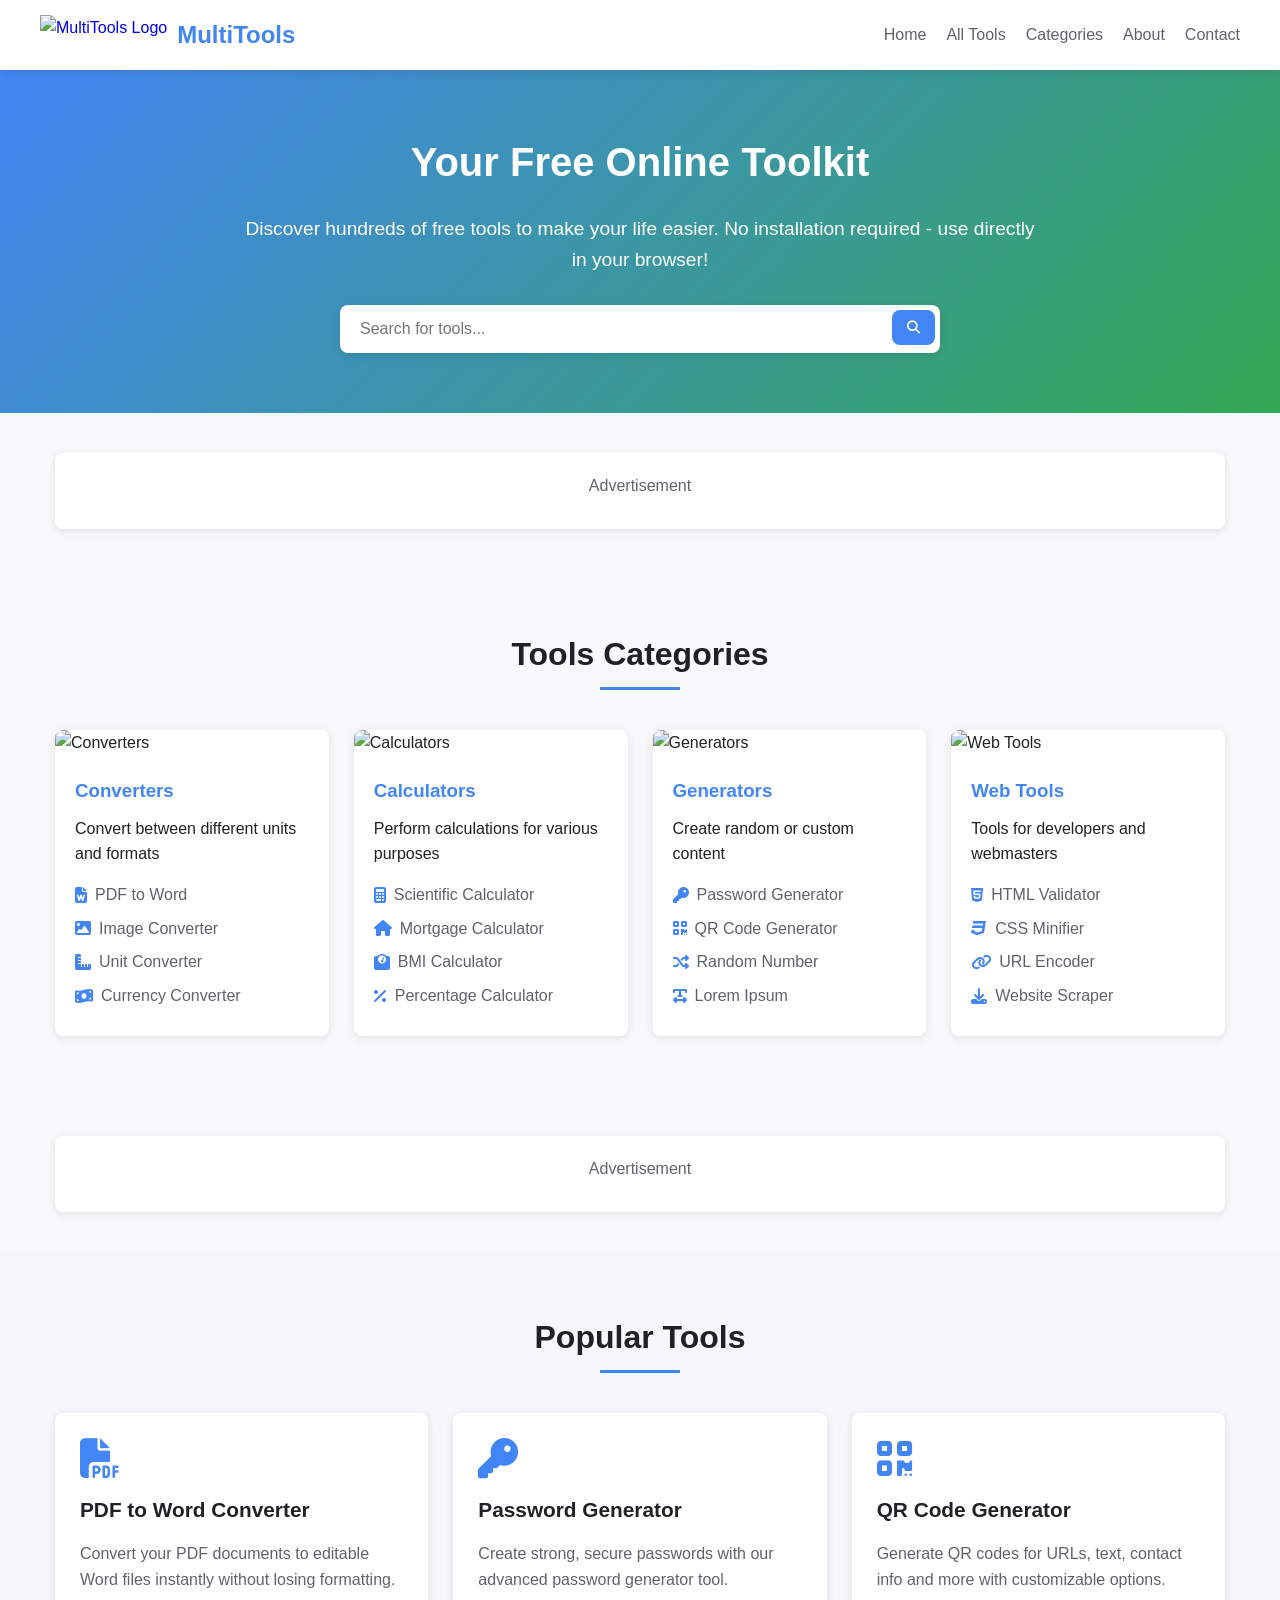
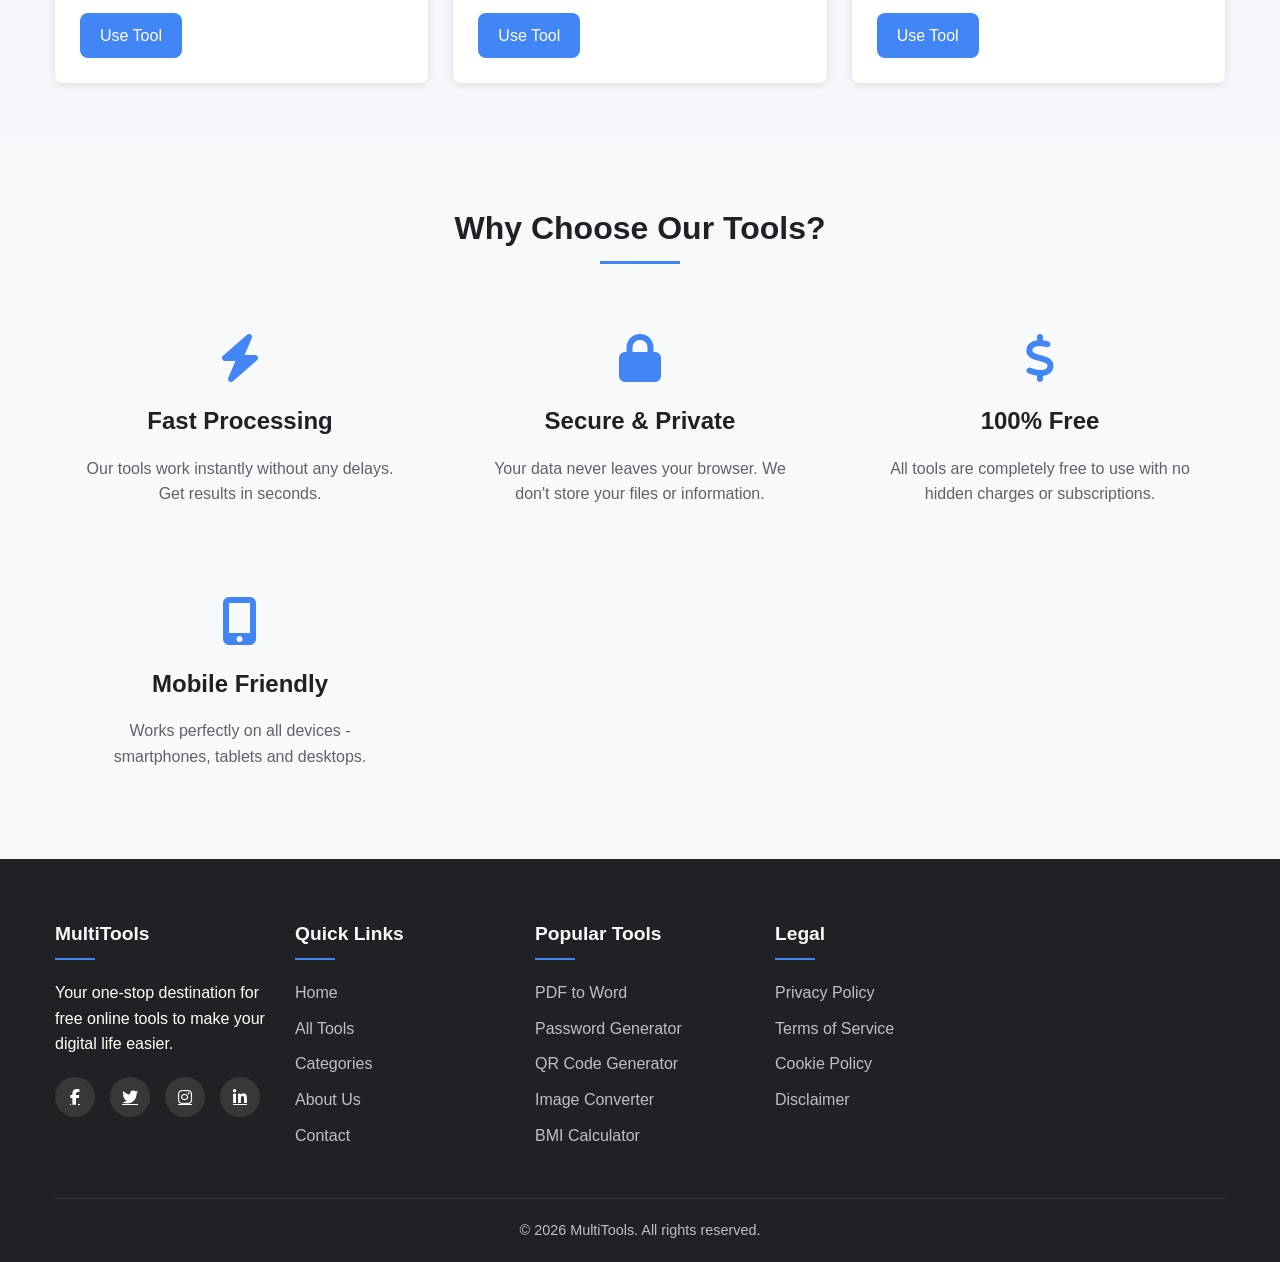
==== index.html @ 6af87dc6 "Add files via upload" ====
<!DOCTYPE html>
<html lang="en">
<head>
    <meta charset="UTF-8">
    <meta name="viewport" content="width=device-width, initial-scale=1.0">
    <meta name="description" content="Free online tools for everyday tasks - converters, calculators, generators and more. All tools are completely free to use.">
    <meta name="keywords" content="online tools, free tools, converters, calculators, generators, web utilities">
    <meta name="author" content="MultiTools">
    <meta name="robots" content="index, follow">
    <meta property="og:title" content="MultiTools - Free Online Tools for Everyone">
    <meta property="og:description" content="Collection of free online tools for everyday tasks">
    <meta property="og:type" content="website">
    <meta property="og:url" content="https://multitools.example.com">
    <meta property="og:image" content="https://multitools.example.com/images/og-image.jpg">
    <link rel="canonical" href="https://multitools.example.com">
    <title>MultiTools - Free Online Tools for Everyday Tasks</title>
    <link rel="stylesheet" href="https://cdnjs.cloudflare.com/ajax/libs/font-awesome/6.4.0/css/all.min.css">
    <style>
        :root {
            --primary-color: #4285f4;
            --secondary-color: #34a853;
            --accent-color: #ea4335;
            --light-color: #f8f9fa;
            --dark-color: #202124;
            --gray-color: #5f6368;
            --border-radius: 8px;
            --box-shadow: 0 2px 10px rgba(0, 0, 0, 0.1);
            --transition: all 0.3s ease;
        }

        * {
            margin: 0;
            padding: 0;
            box-sizing: border-box;
        }

        body {
            font-family: 'Segoe UI', Tahoma, Geneva, Verdana, sans-serif;
            line-height: 1.6;
            color: var(--dark-color);
            background-color: var(--light-color);
        }

        .container {
            width: 100%;
            max-width: 1200px;
            margin: 0 auto;
            padding: 0 15px;
        }

        /* Header Styles */
        header {
            background-color: white;
            box-shadow: var(--box-shadow);
            position: sticky;
            top: 0;
            z-index: 100;
        }

        .header-container {
            display: flex;
            justify-content: space-between;
            align-items: center;
            padding: 15px 0;
        }

        .logo {
            display: flex;
            align-items: center;
            text-decoration: none;
        }

        .logo img {
            height: 40px;
            margin-right: 10px;
        }

        .logo h1 {
            font-size: 1.5rem;
            color: var(--primary-color);
            font-weight: 700;
        }

        .nav-toggle {
            display: none;
            background: none;
            border: none;
            font-size: 1.5rem;
            cursor: pointer;
            color: var(--gray-color);
        }

        nav ul {
            display: flex;
            list-style: none;
        }

        nav ul li {
            margin-left: 20px;
        }

        nav ul li a {
            text-decoration: none;
            color: var(--gray-color);
            font-weight: 500;
            transition: var(--transition);
        }

        nav ul li a:hover {
            color: var(--primary-color);
        }

        /* Hero Section */
        .hero {
            background: linear-gradient(135deg, var(--primary-color), var(--secondary-color));
            color: white;
            padding: 60px 0;
            text-align: center;
        }

        .hero h2 {
            font-size: 2.5rem;
            margin-bottom: 20px;
        }

        .hero p {
            font-size: 1.2rem;
            max-width: 800px;
            margin: 0 auto 30px;
        }

        .search-box {
            max-width: 600px;
            margin: 0 auto;
            position: relative;
        }

        .search-box input {
            width: 100%;
            padding: 15px 20px;
            border: none;
            border-radius: var(--border-radius);
            font-size: 1rem;
            box-shadow: var(--box-shadow);
        }

        .search-box button {
            position: absolute;
            right: 5px;
            top: 5px;
            background-color: var(--primary-color);
            color: white;
            border: none;
            border-radius: var(--border-radius);
            padding: 10px 15px;
            cursor: pointer;
            transition: var(--transition);
        }

        .search-box button:hover {
            background-color: #3367d6;
        }

        /* Tools Categories */
        .categories {
            padding: 60px 0;
        }

        .section-title {
            text-align: center;
            margin-bottom: 40px;
        }

        .section-title h2 {
            font-size: 2rem;
            color: var(--dark-color);
            position: relative;
            display: inline-block;
            padding-bottom: 10px;
        }

        .section-title h2::after {
            content: '';
            position: absolute;
            bottom: 0;
            left: 50%;
            transform: translateX(-50%);
            width: 80px;
            height: 3px;
            background-color: var(--primary-color);
        }

        .category-grid {
            display: grid;
            grid-template-columns: repeat(auto-fill, minmax(250px, 1fr));
            gap: 25px;
        }

        .category-card {
            background-color: white;
            border-radius: var(--border-radius);
            overflow: hidden;
            box-shadow: var(--box-shadow);
            transition: var(--transition);
        }

        .category-card:hover {
            transform: translateY(-5px);
            box-shadow: 0 5px 15px rgba(0, 0, 0, 0.1);
        }

        .category-card img {
            width: 100%;
            height: 150px;
            object-fit: cover;
        }

        .category-content {
            padding: 20px;
        }

        .category-content h3 {
            margin-bottom: 10px;
            color: var(--primary-color);
        }

        .category-content ul {
            list-style: none;
            margin-top: 15px;
        }

        .category-content ul li {
            margin-bottom: 8px;
        }

        .category-content ul li a {
            text-decoration: none;
            color: var(--gray-color);
            transition: var(--transition);
            display: flex;
            align-items: center;
        }

        .category-content ul li a:hover {
            color: var(--primary-color);
            padding-left: 5px;
        }

        .category-content ul li a i {
            margin-right: 8px;
            color: var(--primary-color);
        }

        /* Popular Tools */
        .popular-tools {
            padding: 60px 0;
            background-color: #f5f7fa;
        }

        .tools-grid {
            display: grid;
            grid-template-columns: repeat(auto-fill, minmax(300px, 1fr));
            gap: 25px;
        }

        .tool-card {
            background-color: white;
            border-radius: var(--border-radius);
            padding: 25px;
            box-shadow: var(--box-shadow);
            transition: var(--transition);
        }

        .tool-card:hover {
            transform: translateY(-5px);
            box-shadow: 0 5px 15px rgba(0, 0, 0, 0.1);
        }

        .tool-card i {
            font-size: 2.5rem;
            color: var(--primary-color);
            margin-bottom: 15px;
        }

        .tool-card h3 {
            margin-bottom: 15px;
            font-size: 1.3rem;
        }

        .tool-card p {
            color: var(--gray-color);
            margin-bottom: 20px;
        }

        .tool-card a {
            display: inline-block;
            padding: 10px 20px;
            background-color: var(--primary-color);
            color: white;
            text-decoration: none;
            border-radius: var(--border-radius);
            font-weight: 500;
            transition: var(--transition);
        }

        .tool-card a:hover {
            background-color: #3367d6;
        }

        /* Google Ads Container */
        .ad-container {
            margin: 40px auto;
            padding: 20px;
            background-color: white;
            border-radius: var(--border-radius);
            box-shadow: var(--box-shadow);
            text-align: center;
        }

        .ad-container p {
            color: var(--gray-color);
            margin-bottom: 10px;
        }

        /* Features Section */
        .features {
            padding: 60px 0;
        }

        .features-grid {
            display: grid;
            grid-template-columns: repeat(auto-fill, minmax(300px, 1fr));
            gap: 30px;
        }

        .feature-card {
            text-align: center;
            padding: 30px;
        }

        .feature-card i {
            font-size: 3rem;
            color: var(--primary-color);
            margin-bottom: 20px;
        }

        .feature-card h3 {
            margin-bottom: 15px;
            font-size: 1.5rem;
        }

        .feature-card p {
            color: var(--gray-color);
        }

        /* Footer */
        footer {
            background-color: var(--dark-color);
            color: white;
            padding: 60px 0 20px;
        }

        .footer-grid {
            display: grid;
            grid-template-columns: repeat(auto-fill, minmax(200px, 1fr));
            gap: 30px;
            margin-bottom: 40px;
        }

        .footer-column h3 {
            font-size: 1.2rem;
            margin-bottom: 20px;
            color: var(--light-color);
            position: relative;
            padding-bottom: 10px;
        }

        .footer-column h3::after {
            content: '';
            position: absolute;
            bottom: 0;
            left: 0;
            width: 40px;
            height: 2px;
            background-color: var(--primary-color);
        }

        .footer-column ul {
            list-style: none;
        }

        .footer-column ul li {
            margin-bottom: 10px;
        }

        .footer-column ul li a {
            color: #bdc1c6;
            text-decoration: none;
            transition: var(--transition);
        }

        .footer-column ul li a:hover {
            color: white;
            padding-left: 5px;
        }

        .social-links {
            display: flex;
            gap: 15px;
            margin-top: 20px;
        }

        .social-links a {
            display: inline-flex;
            align-items: center;
            justify-content: center;
            width: 40px;
            height: 40px;
            background-color: rgba(255, 255, 255, 0.1);
            border-radius: 50%;
            color: white;
            transition: var(--transition);
        }

        .social-links a:hover {
            background-color: var(--primary-color);
            transform: translateY(-3px);
        }

        .copyright {
            text-align: center;
            padding-top: 20px;
            border-top: 1px solid rgba(255, 255, 255, 0.1);
            color: #bdc1c6;
            font-size: 0.9rem;
        }

        /* Responsive Styles */
        @media (max-width: 992px) {
            .hero h2 {
                font-size: 2rem;
            }
            
            .hero p {
                font-size: 1rem;
            }
        }

        @media (max-width: 768px) {
            .nav-toggle {
                display: block;
            }

            nav {
                position: fixed;
                top: 70px;
                left: 0;
                width: 100%;
                background-color: white;
                box-shadow: var(--box-shadow);
                padding: 20px;
                transform: translateY(-150%);
                transition: var(--transition);
                z-index: 99;
            }

            nav.active {
                transform: translateY(0);
            }

            nav ul {
                flex-direction: column;
            }

            nav ul li {
                margin: 10px 0;
            }

            .hero {
                padding: 40px 0;
            }

            .hero h2 {
                font-size: 1.8rem;
            }

            .section-title h2 {
                font-size: 1.5rem;
            }
        }

        @media (max-width: 576px) {
            .logo h1 {
                font-size: 1.2rem;
            }

            .hero h2 {
                font-size: 1.5rem;
            }

            .search-box input {
                padding: 12px 15px;
            }

            .category-grid, .tools-grid, .features-grid {
                grid-template-columns: 1fr;
            }

            .footer-grid {
                grid-template-columns: 1fr;
                gap: 20px;
            }
        }
    </style>
</head>
<body>
    <!-- Header -->
    <header>
        <div class="container header-container">
            <a href="index.html" class="logo">
                <img src="images/logo.png" alt="MultiTools Logo">
                <h1>MultiTools</h1>
            </a>
            <button class="nav-toggle" aria-label="Toggle navigation">
                <i class="fas fa-bars"></i>
            </button>
            <nav>
                <ul>
                    <li><a href="index.html">Home</a></li>
                    <li><a href="tools.html">All Tools</a></li>
                    <li><a href="categories.html">Categories</a></li>
                    <li><a href="about.html">About</a></li>
                    <li><a href="contact.html">Contact</a></li>
                </ul>
            </nav>
        </div>
    </header>

    <!-- Hero Section -->
    <section class="hero">
        <div class="container">
            <h2>Your Free Online Toolkit</h2>
            <p>Discover hundreds of free tools to make your life easier. No installation required - use directly in your browser!</p>
            <div class="search-box">
                <input type="text" placeholder="Search for tools...">
                <button><i class="fas fa-search"></i></button>
            </div>
        </div>
    </section>

    <!-- Google Ads Container -->
    <div class="container">
        <div class="ad-container">
            <p>Advertisement</p>
            <!-- Google Adsense Code Here -->
            <div id="google-ad-1">
                <script async src="https://pagead2.googlesyndication.com/pagead/js/adsbygoogle.js?client=ca-pub-XXXXXXXXXXXXXXXX"
                crossorigin="anonymous"></script>
                <!-- Homepage Leaderboard -->
                <ins class="adsbygoogle"
                    style="display:block"
                    data-ad-client="ca-pub-XXXXXXXXXXXXXXXX"
                    data-ad-slot="XXXXXXXXXX"
                    data-ad-format="auto"
                    data-full-width-responsive="true"></ins>
                <script>
                    (adsbygoogle = window.adsbygoogle || []).push({});
                </script>
            </div>
        </div>
    </div>

    <!-- Tools Categories -->
    <section class="categories">
        <div class="container">
            <div class="section-title">
                <h2>Tools Categories</h2>
            </div>
            <div class="category-grid">
                <div class="category-card">
                    <img src="images/converter.jpg" alt="Converters">
                    <div class="category-content">
                        <h3>Converters</h3>
                        <p>Convert between different units and formats</p>
                        <ul>
                            <li><a href="pdf-to-word.html"><i class="fas fa-file-word"></i> PDF to Word</a></li>
                            <li><a href="image-converter.html"><i class="fas fa-image"></i> Image Converter</a></li>
                            <li><a href="unit-converter.html"><i class="fas fa-ruler-combined"></i> Unit Converter</a></li>
                            <li><a href="currency-converter.html"><i class="fas fa-money-bill-wave"></i> Currency Converter</a></li>
                        </ul>
                    </div>
                </div>
                <div class="category-card">
                    <img src="images/calculator.jpg" alt="Calculators">
                    <div class="category-content">
                        <h3>Calculators</h3>
                        <p>Perform calculations for various purposes</p>
                        <ul>
                            <li><a href="scientific-calculator.html"><i class="fas fa-calculator"></i> Scientific Calculator</a></li>
                            <li><a href="mortgage-calculator.html"><i class="fas fa-home"></i> Mortgage Calculator</a></li>
                            <li><a href="bmi-calculator.html"><i class="fas fa-weight"></i> BMI Calculator</a></li>
                            <li><a href="percentage-calculator.html"><i class="fas fa-percent"></i> Percentage Calculator</a></li>
                        </ul>
                    </div>
                </div>
                <div class="category-card">
                    <img src="images/generator.jpg" alt="Generators">
                    <div class="category-content">
                        <h3>Generators</h3>
                        <p>Create random or custom content</p>
                        <ul>
                            <li><a href="password-generator.html"><i class="fas fa-key"></i> Password Generator</a></li>
                            <li><a href="qr-generator.html"><i class="fas fa-qrcode"></i> QR Code Generator</a></li>
                            <li><a href="random-number.html"><i class="fas fa-random"></i> Random Number</a></li>
                            <li><a href="lorem-ipsum.html"><i class="fas fa-text-width"></i> Lorem Ipsum</a></li>
                        </ul>
                    </div>
                </div>
                <div class="category-card">
                    <img src="images/web-tools.jpg" alt="Web Tools">
                    <div class="category-content">
                        <h3>Web Tools</h3>
                        <p>Tools for developers and webmasters</p>
                        <ul>
                            <li><a href="html-validator.html"><i class="fab fa-html5"></i> HTML Validator</a></li>
                            <li><a href="css-minifier.html"><i class="fab fa-css3"></i> CSS Minifier</a></li>
                            <li><a href="url-encoder.html"><i class="fas fa-link"></i> URL Encoder</a></li>
                            <li><a href="website-scraper.html"><i class="fas fa-download"></i> Website Scraper</a></li>
                        </ul>
                    </div>
                </div>
            </div>
        </div>
    </section>

    <!-- Google Ads Container -->
    <div class="container">
        <div class="ad-container">
            <p>Advertisement</p>
            <!-- Google Adsense Code Here -->
            <div id="google-ad-2">
                <script async src="https://pagead2.googlesyndication.com/pagead/js/adsbygoogle.js?client=ca-pub-XXXXXXXXXXXXXXXX"
                crossorigin="anonymous"></script>
                <!-- Homepage Medium Rectangle -->
                <ins class="adsbygoogle"
                    style="display:block"
                    data-ad-client="ca-pub-XXXXXXXXXXXXXXXX"
                    data-ad-slot="XXXXXXXXXX"
                    data-ad-format="auto"
                    data-full-width-responsive="true"></ins>
                <script>
                    (adsbygoogle = window.adsbygoogle || []).push({});
                </script>
            </div>
        </div>
    </div>

    <!-- Popular Tools -->
    <section class="popular-tools">
        <div class="container">
            <div class="section-title">
                <h2>Popular Tools</h2>
            </div>
            <div class="tools-grid">
                <div class="tool-card">
                    <i class="fas fa-file-pdf"></i>
                    <h3>PDF to Word Converter</h3>
                    <p>Convert your PDF documents to editable Word files instantly without losing formatting.</p>
                    <a href="pdf-to-word.html">Use Tool</a>
                </div>
                <div class="tool-card">
                    <i class="fas fa-key"></i>
                    <h3>Password Generator</h3>
                    <p>Create strong, secure passwords with our advanced password generator tool.</p>
                    <a href="password-generator.html">Use Tool</a>
                </div>
                <div class="tool-card">
                    <i class="fas fa-qrcode"></i>
                    <h3>QR Code Generator</h3>
                    <p>Generate QR codes for URLs, text, contact info and more with customizable options.</p>
                    <a href="qr-generator.html">Use Tool</a>
                </div>
            </div>
        </div>
    </section>

    <!-- Features Section -->
    <section class="features">
        <div class="container">
            <div class="section-title">
                <h2>Why Choose Our Tools?</h2>
            </div>
            <div class="features-grid">
                <div class="feature-card">
                    <i class="fas fa-bolt"></i>
                    <h3>Fast Processing</h3>
                    <p>Our tools work instantly without any delays. Get results in seconds.</p>
                </div>
                <div class="feature-card">
                    <i class="fas fa-lock"></i>
                    <h3>Secure & Private</h3>
                    <p>Your data never leaves your browser. We don't store your files or information.</p>
                </div>
                <div class="feature-card">
                    <i class="fas fa-dollar-sign"></i>
                    <h3>100% Free</h3>
                    <p>All tools are completely free to use with no hidden charges or subscriptions.</p>
                </div>
                <div class="feature-card">
                    <i class="fas fa-mobile-alt"></i>
                    <h3>Mobile Friendly</h3>
                    <p>Works perfectly on all devices - smartphones, tablets and desktops.</p>
                </div>
            </div>
        </div>
    </section>

    <!-- Footer -->
    <footer>
        <div class="container">
            <div class="footer-grid">
                <div class="footer-column">
                    <h3>MultiTools</h3>
                    <p>Your one-stop destination for free online tools to make your digital life easier.</p>
                    <div class="social-links">
                        <a href="#"><i class="fab fa-facebook-f"></i></a>
                        <a href="#"><i class="fab fa-twitter"></i></a>
                        <a href="#"><i class="fab fa-instagram"></i></a>
                        <a href="#"><i class="fab fa-linkedin-in"></i></a>
                    </div>
                </div>
                <div class="footer-column">
                    <h3>Quick Links</h3>
                    <ul>
                        <li><a href="index.html">Home</a></li>
                        <li><a href="tools.html">All Tools</a></li>
                        <li><a href="categories.html">Categories</a></li>
                        <li><a href="about.html">About Us</a></li>
                        <li><a href="contact.html">Contact</a></li>
                    </ul>
                </div>
                <div class="footer-column">
                    <h3>Popular Tools</h3>
                    <ul>
                        <li><a href="pdf-to-word.html">PDF to Word</a></li>
                        <li><a href="password-generator.html">Password Generator</a></li>
                        <li><a href="qr-generator.html">QR Code Generator</a></li>
                        <li><a href="image-converter.html">Image Converter</a></li>
                        <li><a href="bmi-calculator.html">BMI Calculator</a></li>
                    </ul>
                </div>
                <div class="footer-column">
                    <h3>Legal</h3>
                    <ul>
                        <li><a href="privacy.html">Privacy Policy</a></li>
                        <li><a href="terms.html">Terms of Service</a></li>
                        <li><a href="cookies.html">Cookie Policy</a></li>
                        <li><a href="disclaimer.html">Disclaimer</a></li>
                    </ul>
                </div>
            </div>
            <div class="copyright">
                <p>&copy; <span id="year"></span> MultiTools. All rights reserved.</p>
            </div>
        </div>
    </footer>

    <script>
        // Mobile Navigation Toggle
        const navToggle = document.querySelector('.nav-toggle');
        const nav = document.querySelector('nav');

        navToggle.addEventListener('click', () => {
            nav.classList.toggle('active');
        });

        // Close mobile menu when clicking on a link
        document.querySelectorAll('nav ul li a').forEach(link => {
            link.addEventListener('click', () => {
                nav.classList.remove('active');
            });
        });

        // Update copyright year
        document.getElementById('year').textContent = new Date().getFullYear();

        // Google Ads Script
        // You can add additional ad-related JavaScript here
    </script>
</body>
</html>
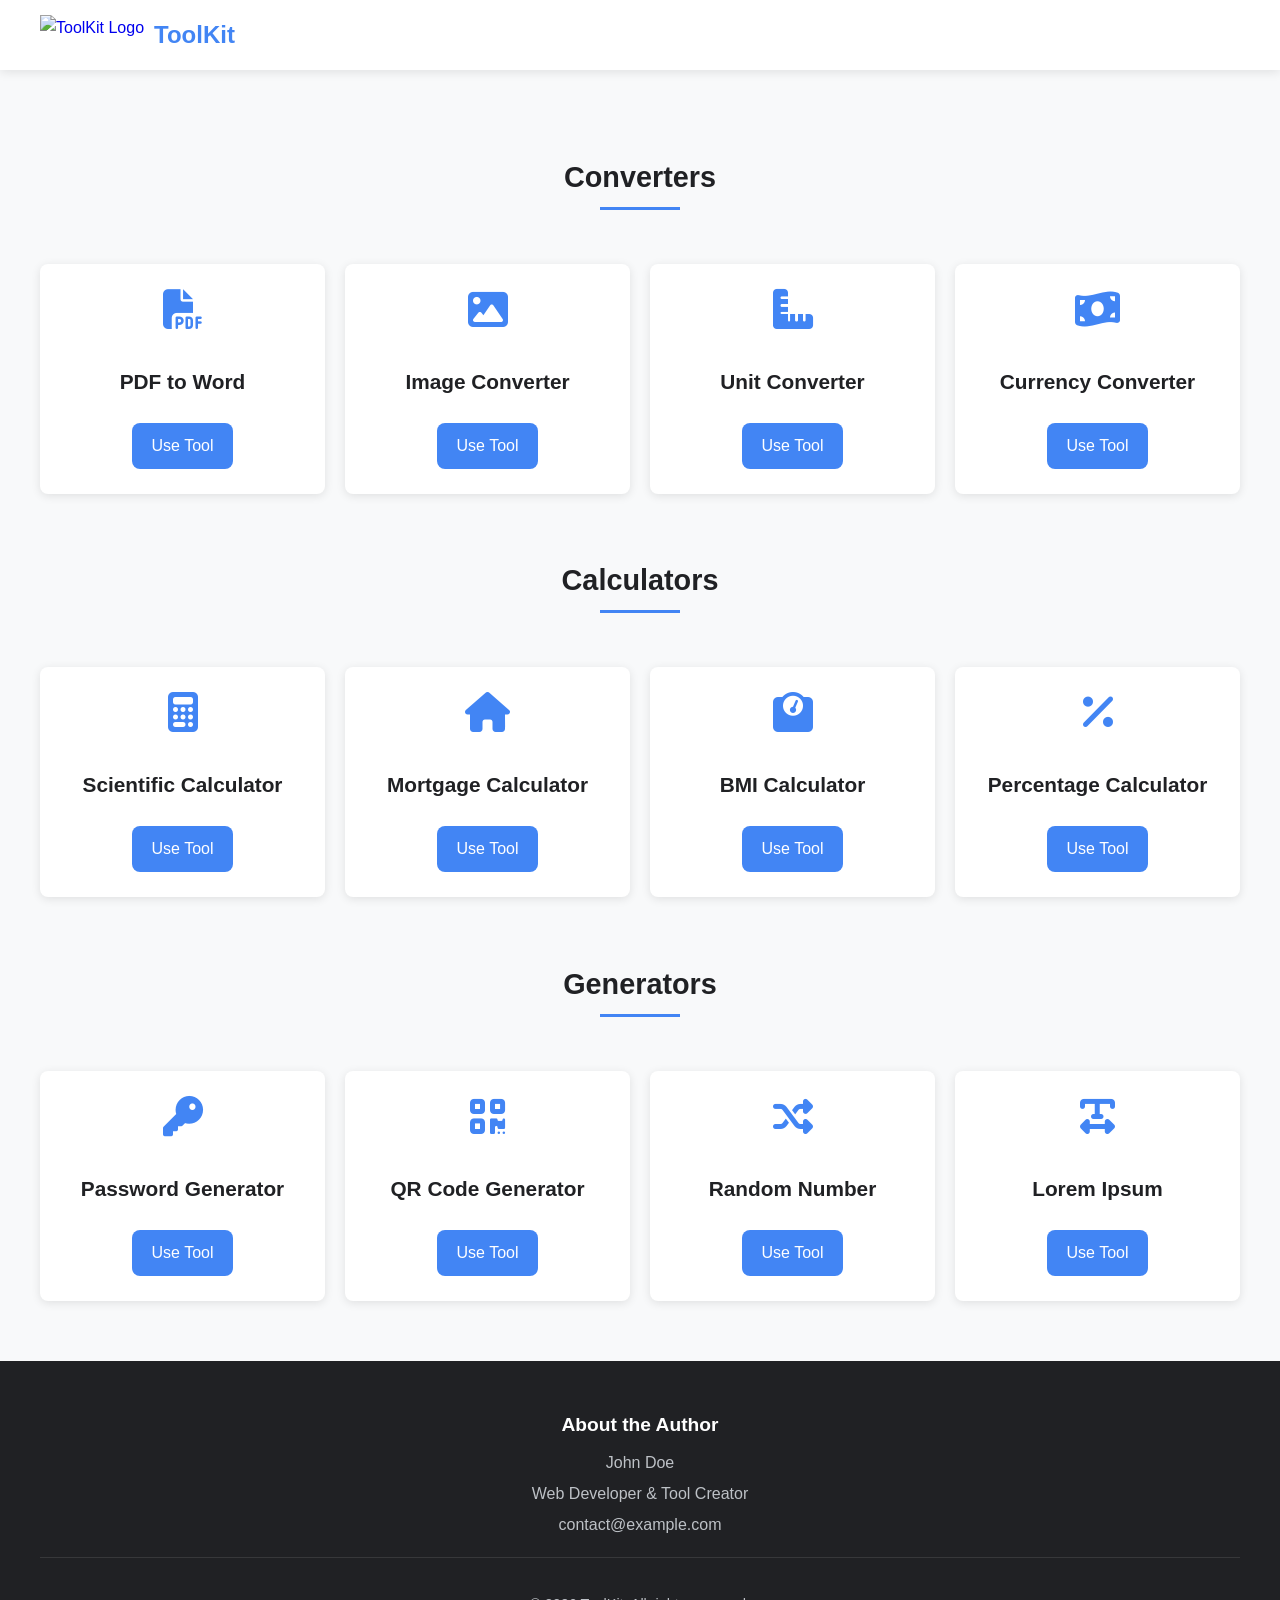
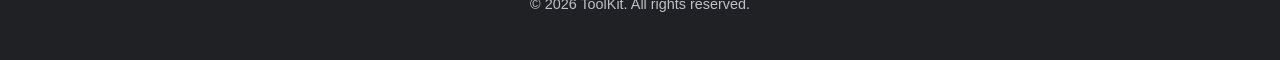
==== commit bfd5ab56: "Add files via upload" ====
--- a/index.html
+++ b/index.html
@@ -3,23 +3,13 @@
 <head>
     <meta charset="UTF-8">
     <meta name="viewport" content="width=device-width, initial-scale=1.0">
-    <meta name="description" content="Free online tools for everyday tasks - converters, calculators, generators and more. All tools are completely free to use.">
-    <meta name="keywords" content="online tools, free tools, converters, calculators, generators, web utilities">
-    <meta name="author" content="MultiTools">
-    <meta name="robots" content="index, follow">
-    <meta property="og:title" content="MultiTools - Free Online Tools for Everyone">
-    <meta property="og:description" content="Collection of free online tools for everyday tasks">
-    <meta property="og:type" content="website">
-    <meta property="og:url" content="https://multitools.example.com">
-    <meta property="og:image" content="https://multitools.example.com/images/og-image.jpg">
-    <link rel="canonical" href="https://multitools.example.com">
-    <title>MultiTools - Free Online Tools for Everyday Tasks</title>
+    <meta name="description" content="Free online tools for everyday tasks">
+    <title>ToolKit - Online Tools Collection</title>
     <link rel="stylesheet" href="https://cdnjs.cloudflare.com/ajax/libs/font-awesome/6.4.0/css/all.min.css">
     <style>
         :root {
             --primary-color: #4285f4;
             --secondary-color: #34a853;
-            --accent-color: #ea4335;
             --light-color: #f8f9fa;
             --dark-color: #202124;
             --gray-color: #5f6368;
@@ -28,40 +18,31 @@
             --transition: all 0.3s ease;
         }
 
-        * {
-            margin: 0;
-            padding: 0;
-            box-sizing: border-box;
-        }
-
         body {
             font-family: 'Segoe UI', Tahoma, Geneva, Verdana, sans-serif;
             line-height: 1.6;
             color: var(--dark-color);
             background-color: var(--light-color);
-        }
-
-        .container {
-            width: 100%;
-            max-width: 1200px;
-            margin: 0 auto;
-            padding: 0 15px;
+            margin: 0;
+            padding: 0;
+            display: flex;
+            flex-direction: column;
+            min-height: 100vh;
         }
 
         /* Header Styles */
         header {
             background-color: white;
             box-shadow: var(--box-shadow);
-            position: sticky;
-            top: 0;
-            z-index: 100;
+            padding: 15px 0;
         }
 
         .header-container {
+            max-width: 1200px;
+            margin: 0 auto;
+            padding: 0 20px;
             display: flex;
-            justify-content: space-between;
             align-items: center;
-            padding: 15px 0;
         }
 
         .logo {
@@ -78,101 +59,27 @@
         .logo h1 {
             font-size: 1.5rem;
             color: var(--primary-color);
-            font-weight: 700;
-        }
-
-        .nav-toggle {
-            display: none;
-            background: none;
-            border: none;
-            font-size: 1.5rem;
-            cursor: pointer;
-            color: var(--gray-color);
-        }
-
-        nav ul {
-            display: flex;
-            list-style: none;
-        }
-
-        nav ul li {
-            margin-left: 20px;
-        }
-
-        nav ul li a {
-            text-decoration: none;
-            color: var(--gray-color);
-            font-weight: 500;
-            transition: var(--transition);
-        }
-
-        nav ul li a:hover {
-            color: var(--primary-color);
-        }
-
-        /* Hero Section */
-        .hero {
-            background: linear-gradient(135deg, var(--primary-color), var(--secondary-color));
-            color: white;
-            padding: 60px 0;
-            text-align: center;
-        }
-
-        .hero h2 {
-            font-size: 2.5rem;
-            margin-bottom: 20px;
-        }
-
-        .hero p {
-            font-size: 1.2rem;
-            max-width: 800px;
-            margin: 0 auto 30px;
-        }
-
-        .search-box {
-            max-width: 600px;
+            margin: 0;
+        }
+
+        /* Main Content */
+        main {
+            flex: 1;
+            padding: 20px;
+        }
+
+        .container {
+            max-width: 1200px;
             margin: 0 auto;
-            position: relative;
-        }
-
-        .search-box input {
-            width: 100%;
-            padding: 15px 20px;
-            border: none;
-            border-radius: var(--border-radius);
-            font-size: 1rem;
-            box-shadow: var(--box-shadow);
-        }
-
-        .search-box button {
-            position: absolute;
-            right: 5px;
-            top: 5px;
-            background-color: var(--primary-color);
-            color: white;
-            border: none;
-            border-radius: var(--border-radius);
-            padding: 10px 15px;
-            cursor: pointer;
-            transition: var(--transition);
-        }
-
-        .search-box button:hover {
-            background-color: #3367d6;
-        }
-
-        /* Tools Categories */
-        .categories {
-            padding: 60px 0;
         }
 
         .section-title {
             text-align: center;
-            margin-bottom: 40px;
+            margin: 40px 0 30px;
         }
 
         .section-title h2 {
-            font-size: 2rem;
+            font-size: 1.8rem;
             color: var(--dark-color);
             position: relative;
             display: inline-block;
@@ -190,77 +97,11 @@
             background-color: var(--primary-color);
         }
 
-        .category-grid {
-            display: grid;
-            grid-template-columns: repeat(auto-fill, minmax(250px, 1fr));
-            gap: 25px;
-        }
-
-        .category-card {
-            background-color: white;
-            border-radius: var(--border-radius);
-            overflow: hidden;
-            box-shadow: var(--box-shadow);
-            transition: var(--transition);
-        }
-
-        .category-card:hover {
-            transform: translateY(-5px);
-            box-shadow: 0 5px 15px rgba(0, 0, 0, 0.1);
-        }
-
-        .category-card img {
-            width: 100%;
-            height: 150px;
-            object-fit: cover;
-        }
-
-        .category-content {
-            padding: 20px;
-        }
-
-        .category-content h3 {
-            margin-bottom: 10px;
-            color: var(--primary-color);
-        }
-
-        .category-content ul {
-            list-style: none;
-            margin-top: 15px;
-        }
-
-        .category-content ul li {
-            margin-bottom: 8px;
-        }
-
-        .category-content ul li a {
-            text-decoration: none;
-            color: var(--gray-color);
-            transition: var(--transition);
-            display: flex;
-            align-items: center;
-        }
-
-        .category-content ul li a:hover {
-            color: var(--primary-color);
-            padding-left: 5px;
-        }
-
-        .category-content ul li a i {
-            margin-right: 8px;
-            color: var(--primary-color);
-        }
-
-        /* Popular Tools */
-        .popular-tools {
-            padding: 60px 0;
-            background-color: #f5f7fa;
-        }
-
         .tools-grid {
             display: grid;
-            grid-template-columns: repeat(auto-fill, minmax(300px, 1fr));
-            gap: 25px;
+            grid-template-columns: repeat(auto-fill, minmax(280px, 1fr));
+            gap: 20px;
+            margin-bottom: 40px;
         }
 
         .tool-card {
@@ -269,6 +110,7 @@
             padding: 25px;
             box-shadow: var(--box-shadow);
             transition: var(--transition);
+            text-align: center;
         }
 
         .tool-card:hover {
@@ -283,13 +125,8 @@
         }
 
         .tool-card h3 {
-            margin-bottom: 15px;
+            margin-bottom: 10px;
             font-size: 1.3rem;
-        }
-
-        .tool-card p {
-            color: var(--gray-color);
-            margin-bottom: 20px;
         }
 
         .tool-card a {
@@ -301,134 +138,42 @@
             border-radius: var(--border-radius);
             font-weight: 500;
             transition: var(--transition);
+            margin-top: 15px;
         }
 
         .tool-card a:hover {
             background-color: #3367d6;
         }
 
-        /* Google Ads Container */
-        .ad-container {
-            margin: 40px auto;
-            padding: 20px;
-            background-color: white;
-            border-radius: var(--border-radius);
-            box-shadow: var(--box-shadow);
-            text-align: center;
-        }
-
-        .ad-container p {
-            color: var(--gray-color);
-            margin-bottom: 10px;
-        }
-
-        /* Features Section */
-        .features {
-            padding: 60px 0;
-        }
-
-        .features-grid {
-            display: grid;
-            grid-template-columns: repeat(auto-fill, minmax(300px, 1fr));
-            gap: 30px;
-        }
-
-        .feature-card {
-            text-align: center;
-            padding: 30px;
-        }
-
-        .feature-card i {
-            font-size: 3rem;
-            color: var(--primary-color);
-            margin-bottom: 20px;
-        }
-
-        .feature-card h3 {
-            margin-bottom: 15px;
-            font-size: 1.5rem;
-        }
-
-        .feature-card p {
-            color: var(--gray-color);
-        }
-
-        /* Footer */
+        /* Footer Styles */
         footer {
             background-color: var(--dark-color);
             color: white;
-            padding: 60px 0 20px;
-        }
-
-        .footer-grid {
-            display: grid;
-            grid-template-columns: repeat(auto-fill, minmax(200px, 1fr));
-            gap: 30px;
-            margin-bottom: 40px;
-        }
-
-        .footer-column h3 {
+            padding: 30px 0;
+            text-align: center;
+        }
+
+        .footer-container {
+            max-width: 1200px;
+            margin: 0 auto;
+            padding: 0 20px;
+        }
+
+        .author-info {
+            margin-bottom: 20px;
+        }
+
+        .author-info h3 {
+            margin-bottom: 10px;
             font-size: 1.2rem;
-            margin-bottom: 20px;
-            color: var(--light-color);
-            position: relative;
-            padding-bottom: 10px;
-        }
-
-        .footer-column h3::after {
-            content: '';
-            position: absolute;
-            bottom: 0;
-            left: 0;
-            width: 40px;
-            height: 2px;
-            background-color: var(--primary-color);
-        }
-
-        .footer-column ul {
-            list-style: none;
-        }
-
-        .footer-column ul li {
-            margin-bottom: 10px;
-        }
-
-        .footer-column ul li a {
+        }
+
+        .author-info p {
+            margin: 5px 0;
             color: #bdc1c6;
-            text-decoration: none;
-            transition: var(--transition);
-        }
-
-        .footer-column ul li a:hover {
-            color: white;
-            padding-left: 5px;
-        }
-
-        .social-links {
-            display: flex;
-            gap: 15px;
-            margin-top: 20px;
-        }
-
-        .social-links a {
-            display: inline-flex;
-            align-items: center;
-            justify-content: center;
-            width: 40px;
-            height: 40px;
-            background-color: rgba(255, 255, 255, 0.1);
-            border-radius: 50%;
-            color: white;
-            transition: var(--transition);
-        }
-
-        .social-links a:hover {
-            background-color: var(--primary-color);
-            transform: translateY(-3px);
         }
 
         .copyright {
-            text-align: center;
             padding-top: 20px;
             border-top: 1px solid rgba(255, 255, 255, 0.1);
             color: #bdc1c6;
@@ -436,356 +181,146 @@
         }
 
         /* Responsive Styles */
-        @media (max-width: 992px) {
-            .hero h2 {
-                font-size: 2rem;
+        @media (max-width: 768px) {
+            .tools-grid {
+                grid-template-columns: repeat(auto-fill, minmax(240px, 1fr));
             }
             
-            .hero p {
-                font-size: 1rem;
-            }
-        }
-
-        @media (max-width: 768px) {
-            .nav-toggle {
-                display: block;
-            }
-
-            nav {
-                position: fixed;
-                top: 70px;
-                left: 0;
-                width: 100%;
-                background-color: white;
-                box-shadow: var(--box-shadow);
-                padding: 20px;
-                transform: translateY(-150%);
-                transition: var(--transition);
-                z-index: 99;
-            }
-
-            nav.active {
-                transform: translateY(0);
-            }
-
-            nav ul {
-                flex-direction: column;
-            }
-
-            nav ul li {
-                margin: 10px 0;
-            }
-
-            .hero {
-                padding: 40px 0;
-            }
-
-            .hero h2 {
-                font-size: 1.8rem;
-            }
-
             .section-title h2 {
                 font-size: 1.5rem;
             }
         }
 
-        @media (max-width: 576px) {
+        @media (max-width: 480px) {
             .logo h1 {
-                font-size: 1.2rem;
-            }
-
-            .hero h2 {
-                font-size: 1.5rem;
-            }
-
-            .search-box input {
-                padding: 12px 15px;
-            }
-
-            .category-grid, .tools-grid, .features-grid {
+                font-size: 1.3rem;
+            }
+            
+            .logo img {
+                height: 30px;
+            }
+            
+            .tools-grid {
                 grid-template-columns: 1fr;
-            }
-
-            .footer-grid {
-                grid-template-columns: 1fr;
-                gap: 20px;
             }
         }
     </style>
 </head>
 <body>
-    <!-- Header -->
+    <!-- Header with Logo and Name -->
     <header>
-        <div class="container header-container">
+        <div class="header-container">
             <a href="index.html" class="logo">
-                <img src="images/logo.png" alt="MultiTools Logo">
-                <h1>MultiTools</h1>
+                <img src="tool-logo.png" alt="ToolKit Logo">
+                <h1>ToolKit</h1>
             </a>
-            <button class="nav-toggle" aria-label="Toggle navigation">
-                <i class="fas fa-bars"></i>
-            </button>
-            <nav>
-                <ul>
-                    <li><a href="index.html">Home</a></li>
-                    <li><a href="tools.html">All Tools</a></li>
-                    <li><a href="categories.html">Categories</a></li>
-                    <li><a href="about.html">About</a></li>
-                    <li><a href="contact.html">Contact</a></li>
-                </ul>
-            </nav>
         </div>
     </header>
 
-    <!-- Hero Section -->
-    <section class="hero">
+    <!-- Main Content - Tools -->
+    <main>
         <div class="container">
-            <h2>Your Free Online Toolkit</h2>
-            <p>Discover hundreds of free tools to make your life easier. No installation required - use directly in your browser!</p>
-            <div class="search-box">
-                <input type="text" placeholder="Search for tools...">
-                <button><i class="fas fa-search"></i></button>
-            </div>
-        </div>
-    </section>
-
-    <!-- Google Ads Container -->
-    <div class="container">
-        <div class="ad-container">
-            <p>Advertisement</p>
-            <!-- Google Adsense Code Here -->
-            <div id="google-ad-1">
-                <script async src="https://pagead2.googlesyndication.com/pagead/js/adsbygoogle.js?client=ca-pub-XXXXXXXXXXXXXXXX"
-                crossorigin="anonymous"></script>
-                <!-- Homepage Leaderboard -->
-                <ins class="adsbygoogle"
-                    style="display:block"
-                    data-ad-client="ca-pub-XXXXXXXXXXXXXXXX"
-                    data-ad-slot="XXXXXXXXXX"
-                    data-ad-format="auto"
-                    data-full-width-responsive="true"></ins>
-                <script>
-                    (adsbygoogle = window.adsbygoogle || []).push({});
-                </script>
-            </div>
-        </div>
-    </div>
-
-    <!-- Tools Categories -->
-    <section class="categories">
-        <div class="container">
+            <!-- Converters Section -->
             <div class="section-title">
-                <h2>Tools Categories</h2>
-            </div>
-            <div class="category-grid">
-                <div class="category-card">
-                    <img src="images/converter.jpg" alt="Converters">
-                    <div class="category-content">
-                        <h3>Converters</h3>
-                        <p>Convert between different units and formats</p>
-                        <ul>
-                            <li><a href="pdf-to-word.html"><i class="fas fa-file-word"></i> PDF to Word</a></li>
-                            <li><a href="image-converter.html"><i class="fas fa-image"></i> Image Converter</a></li>
-                            <li><a href="unit-converter.html"><i class="fas fa-ruler-combined"></i> Unit Converter</a></li>
-                            <li><a href="currency-converter.html"><i class="fas fa-money-bill-wave"></i> Currency Converter</a></li>
-                        </ul>
-                    </div>
-                </div>
-                <div class="category-card">
-                    <img src="images/calculator.jpg" alt="Calculators">
-                    <div class="category-content">
-                        <h3>Calculators</h3>
-                        <p>Perform calculations for various purposes</p>
-                        <ul>
-                            <li><a href="scientific-calculator.html"><i class="fas fa-calculator"></i> Scientific Calculator</a></li>
-                            <li><a href="mortgage-calculator.html"><i class="fas fa-home"></i> Mortgage Calculator</a></li>
-                            <li><a href="bmi-calculator.html"><i class="fas fa-weight"></i> BMI Calculator</a></li>
-                            <li><a href="percentage-calculator.html"><i class="fas fa-percent"></i> Percentage Calculator</a></li>
-                        </ul>
-                    </div>
-                </div>
-                <div class="category-card">
-                    <img src="images/generator.jpg" alt="Generators">
-                    <div class="category-content">
-                        <h3>Generators</h3>
-                        <p>Create random or custom content</p>
-                        <ul>
-                            <li><a href="password-generator.html"><i class="fas fa-key"></i> Password Generator</a></li>
-                            <li><a href="qr-generator.html"><i class="fas fa-qrcode"></i> QR Code Generator</a></li>
-                            <li><a href="random-number.html"><i class="fas fa-random"></i> Random Number</a></li>
-                            <li><a href="lorem-ipsum.html"><i class="fas fa-text-width"></i> Lorem Ipsum</a></li>
-                        </ul>
-                    </div>
-                </div>
-                <div class="category-card">
-                    <img src="images/web-tools.jpg" alt="Web Tools">
-                    <div class="category-content">
-                        <h3>Web Tools</h3>
-                        <p>Tools for developers and webmasters</p>
-                        <ul>
-                            <li><a href="html-validator.html"><i class="fab fa-html5"></i> HTML Validator</a></li>
-                            <li><a href="css-minifier.html"><i class="fab fa-css3"></i> CSS Minifier</a></li>
-                            <li><a href="url-encoder.html"><i class="fas fa-link"></i> URL Encoder</a></li>
-                            <li><a href="website-scraper.html"><i class="fas fa-download"></i> Website Scraper</a></li>
-                        </ul>
-                    </div>
-                </div>
-            </div>
-        </div>
-    </section>
-
-    <!-- Google Ads Container -->
-    <div class="container">
-        <div class="ad-container">
-            <p>Advertisement</p>
-            <!-- Google Adsense Code Here -->
-            <div id="google-ad-2">
-                <script async src="https://pagead2.googlesyndication.com/pagead/js/adsbygoogle.js?client=ca-pub-XXXXXXXXXXXXXXXX"
-                crossorigin="anonymous"></script>
-                <!-- Homepage Medium Rectangle -->
-                <ins class="adsbygoogle"
-                    style="display:block"
-                    data-ad-client="ca-pub-XXXXXXXXXXXXXXXX"
-                    data-ad-slot="XXXXXXXXXX"
-                    data-ad-format="auto"
-                    data-full-width-responsive="true"></ins>
-                <script>
-                    (adsbygoogle = window.adsbygoogle || []).push({});
-                </script>
-            </div>
-        </div>
-    </div>
-
-    <!-- Popular Tools -->
-    <section class="popular-tools">
-        <div class="container">
+                <h2>Converters</h2>
+            </div>
+            <div class="tools-grid">
+                <div class="tool-card">
+                    <i class="fas fa-file-pdf"></i>
+                    <h3>PDF to Word</h3>
+                    <a href="pdf-to-word.html">Use Tool</a>
+                </div>
+                <div class="tool-card">
+                    <i class="fas fa-image"></i>
+                    <h3>Image Converter</h3>
+                    <a href="image-converter.html">Use Tool</a>
+                </div>
+                <div class="tool-card">
+                    <i class="fas fa-ruler-combined"></i>
+                    <h3>Unit Converter</h3>
+                    <a href="unit-converter.html">Use Tool</a>
+                </div>
+                <div class="tool-card">
+                    <i class="fas fa-money-bill-wave"></i>
+                    <h3>Currency Converter</h3>
+                    <a href="currency-converter.html">Use Tool</a>
+                </div>
+            </div>
+
+            <!-- Calculators Section -->
             <div class="section-title">
-                <h2>Popular Tools</h2>
+                <h2>Calculators</h2>
             </div>
             <div class="tools-grid">
                 <div class="tool-card">
-                    <i class="fas fa-file-pdf"></i>
-                    <h3>PDF to Word Converter</h3>
-                    <p>Convert your PDF documents to editable Word files instantly without losing formatting.</p>
-                    <a href="pdf-to-word.html">Use Tool</a>
-                </div>
+                    <i class="fas fa-calculator"></i>
+                    <h3>Scientific Calculator</h3>
+                    <a href="scientific-calculator.html">Use Tool</a>
+                </div>
+                <div class="tool-card">
+                    <i class="fas fa-home"></i>
+                    <h3>Mortgage Calculator</h3>
+                    <a href="mortgage-calculator.html">Use Tool</a>
+                </div>
+                <div class="tool-card">
+                    <i class="fas fa-weight"></i>
+                    <h3>BMI Calculator</h3>
+                    <a href="bmi-calculator.html">Use Tool</a>
+                </div>
+                <div class="tool-card">
+                    <i class="fas fa-percent"></i>
+                    <h3>Percentage Calculator</h3>
+                    <a href="percentage-calculator.html">Use Tool</a>
+                </div>
+            </div>
+
+            <!-- Generators Section -->
+            <div class="section-title">
+                <h2>Generators</h2>
+            </div>
+            <div class="tools-grid">
                 <div class="tool-card">
                     <i class="fas fa-key"></i>
                     <h3>Password Generator</h3>
-                    <p>Create strong, secure passwords with our advanced password generator tool.</p>
                     <a href="password-generator.html">Use Tool</a>
                 </div>
                 <div class="tool-card">
                     <i class="fas fa-qrcode"></i>
                     <h3>QR Code Generator</h3>
-                    <p>Generate QR codes for URLs, text, contact info and more with customizable options.</p>
                     <a href="qr-generator.html">Use Tool</a>
                 </div>
+                <div class="tool-card">
+                    <i class="fas fa-random"></i>
+                    <h3>Random Number</h3>
+                    <a href="random-number.html">Use Tool</a>
+                </div>
+                <div class="tool-card">
+                    <i class="fas fa-text-width"></i>
+                    <h3>Lorem Ipsum</h3>
+                    <a href="lorem-ipsum.html">Use Tool</a>
+                </div>
             </div>
         </div>
-    </section>
-
-    <!-- Features Section -->
-    <section class="features">
-        <div class="container">
-            <div class="section-title">
-                <h2>Why Choose Our Tools?</h2>
-            </div>
-            <div class="features-grid">
-                <div class="feature-card">
-                    <i class="fas fa-bolt"></i>
-                    <h3>Fast Processing</h3>
-                    <p>Our tools work instantly without any delays. Get results in seconds.</p>
-                </div>
-                <div class="feature-card">
-                    <i class="fas fa-lock"></i>
-                    <h3>Secure & Private</h3>
-                    <p>Your data never leaves your browser. We don't store your files or information.</p>
-                </div>
-                <div class="feature-card">
-                    <i class="fas fa-dollar-sign"></i>
-                    <h3>100% Free</h3>
-                    <p>All tools are completely free to use with no hidden charges or subscriptions.</p>
-                </div>
-                <div class="feature-card">
-                    <i class="fas fa-mobile-alt"></i>
-                    <h3>Mobile Friendly</h3>
-                    <p>Works perfectly on all devices - smartphones, tablets and desktops.</p>
-                </div>
-            </div>
-        </div>
-    </section>
-
-    <!-- Footer -->
+    </main>
+
+    <!-- Footer with Author Info -->
     <footer>
-        <div class="container">
-            <div class="footer-grid">
-                <div class="footer-column">
-                    <h3>MultiTools</h3>
-                    <p>Your one-stop destination for free online tools to make your digital life easier.</p>
-                    <div class="social-links">
-                        <a href="#"><i class="fab fa-facebook-f"></i></a>
-                        <a href="#"><i class="fab fa-twitter"></i></a>
-                        <a href="#"><i class="fab fa-instagram"></i></a>
-                        <a href="#"><i class="fab fa-linkedin-in"></i></a>
-                    </div>
-                </div>
-                <div class="footer-column">
-                    <h3>Quick Links</h3>
-                    <ul>
-                        <li><a href="index.html">Home</a></li>
-                        <li><a href="tools.html">All Tools</a></li>
-                        <li><a href="categories.html">Categories</a></li>
-                        <li><a href="about.html">About Us</a></li>
-                        <li><a href="contact.html">Contact</a></li>
-                    </ul>
-                </div>
-                <div class="footer-column">
-                    <h3>Popular Tools</h3>
-                    <ul>
-                        <li><a href="pdf-to-word.html">PDF to Word</a></li>
-                        <li><a href="password-generator.html">Password Generator</a></li>
-                        <li><a href="qr-generator.html">QR Code Generator</a></li>
-                        <li><a href="image-converter.html">Image Converter</a></li>
-                        <li><a href="bmi-calculator.html">BMI Calculator</a></li>
-                    </ul>
-                </div>
-                <div class="footer-column">
-                    <h3>Legal</h3>
-                    <ul>
-                        <li><a href="privacy.html">Privacy Policy</a></li>
-                        <li><a href="terms.html">Terms of Service</a></li>
-                        <li><a href="cookies.html">Cookie Policy</a></li>
-                        <li><a href="disclaimer.html">Disclaimer</a></li>
-                    </ul>
-                </div>
+        <div class="footer-container">
+            <div class="author-info">
+                <h3>About the Author</h3>
+                <p>John Doe</p>
+                <p>Web Developer & Tool Creator</p>
+                <p>contact@example.com</p>
             </div>
             <div class="copyright">
-                <p>&copy; <span id="year"></span> MultiTools. All rights reserved.</p>
+                <p>&copy; <span id="year"></span> ToolKit. All rights reserved.</p>
             </div>
         </div>
     </footer>
 
     <script>
-        // Mobile Navigation Toggle
-        const navToggle = document.querySelector('.nav-toggle');
-        const nav = document.querySelector('nav');
-
-        navToggle.addEventListener('click', () => {
-            nav.classList.toggle('active');
-        });
-
-        // Close mobile menu when clicking on a link
-        document.querySelectorAll('nav ul li a').forEach(link => {
-            link.addEventListener('click', () => {
-                nav.classList.remove('active');
-            });
-        });
-
         // Update copyright year
         document.getElementById('year').textContent = new Date().getFullYear();
-
-        // Google Ads Script
-        // You can add additional ad-related JavaScript here
     </script>
 </body>
 </html>
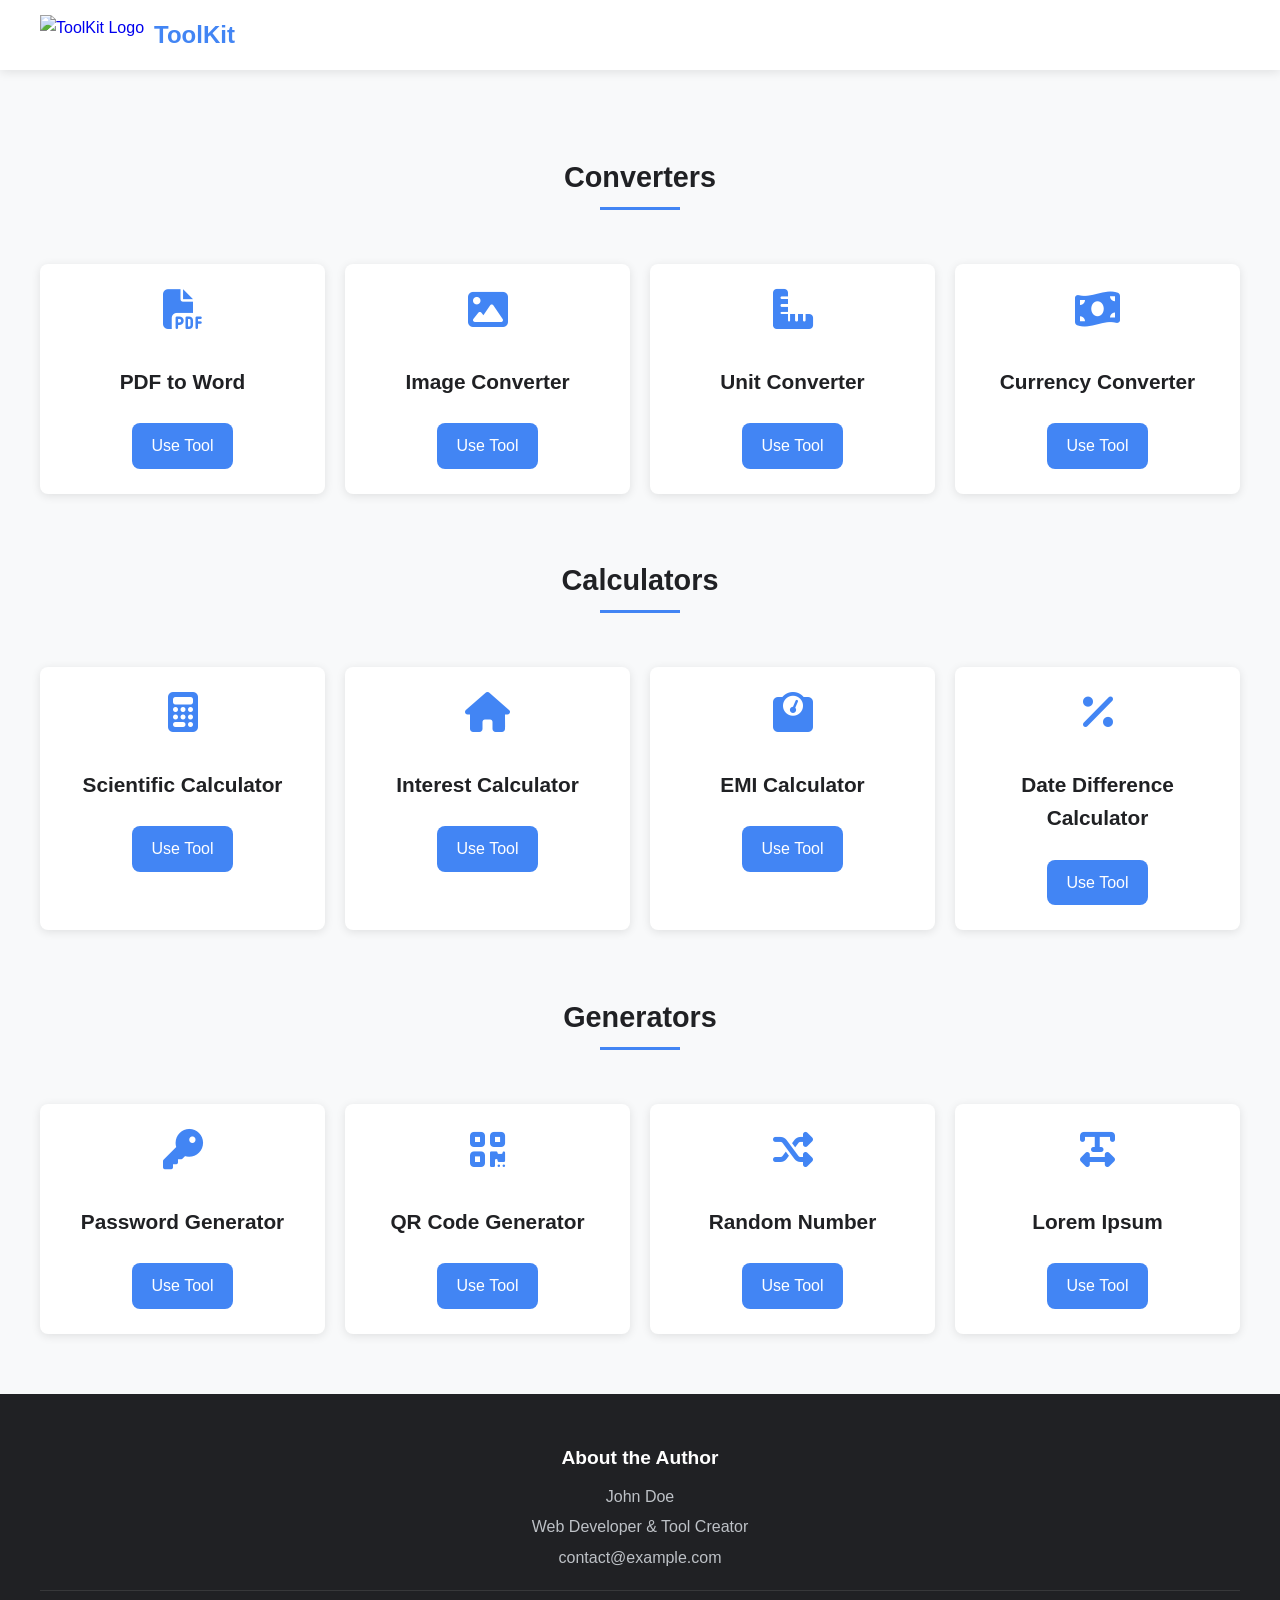
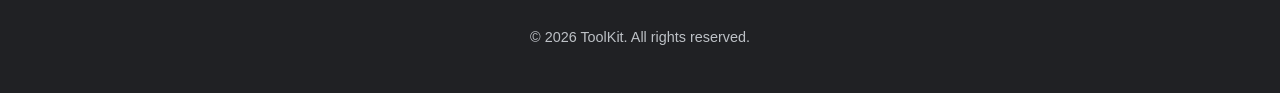
==== commit c00e7b94: "Update index.html" ====
--- a/index.html
+++ b/index.html
@@ -228,12 +228,12 @@
                 <div class="tool-card">
                     <i class="fas fa-file-pdf"></i>
                     <h3>PDF to Word</h3>
-                    <a href="pdf-to-word.html">Use Tool</a>
+                    <a href="pdftoword.html">Use Tool</a>
                 </div>
                 <div class="tool-card">
                     <i class="fas fa-image"></i>
                     <h3>Image Converter</h3>
-                    <a href="image-converter.html">Use Tool</a>
+                    <a href="img-converter.html">Use Tool</a>
                 </div>
                 <div class="tool-card">
                     <i class="fas fa-ruler-combined"></i>
@@ -259,18 +259,18 @@
                 </div>
                 <div class="tool-card">
                     <i class="fas fa-home"></i>
-                    <h3>Mortgage Calculator</h3>
-                    <a href="mortgage-calculator.html">Use Tool</a>
+                    <h3>Interest Calculator</h3>
+                    <a href="interest-calculator.html">Use Tool</a>
                 </div>
                 <div class="tool-card">
                     <i class="fas fa-weight"></i>
-                    <h3>BMI Calculator</h3>
-                    <a href="bmi-calculator.html">Use Tool</a>
+                    <h3>EMI Calculator</h3>
+                    <a href="emi-calc.html">Use Tool</a>
                 </div>
                 <div class="tool-card">
                     <i class="fas fa-percent"></i>
-                    <h3>Percentage Calculator</h3>
-                    <a href="percentage-calculator.html">Use Tool</a>
+                    <h3>Date Difference Calculator</h3>
+                    <a href="date-diff.html">Use Tool</a>
                 </div>
             </div>
 
@@ -282,12 +282,12 @@
                 <div class="tool-card">
                     <i class="fas fa-key"></i>
                     <h3>Password Generator</h3>
-                    <a href="password-generator.html">Use Tool</a>
+                    <a href="passwordgen.html">Use Tool</a>
                 </div>
                 <div class="tool-card">
                     <i class="fas fa-qrcode"></i>
                     <h3>QR Code Generator</h3>
-                    <a href="qr-generator.html">Use Tool</a>
+                    <a href="QRGen.html">Use Tool</a>
                 </div>
                 <div class="tool-card">
                     <i class="fas fa-random"></i>
@@ -323,4 +323,4 @@
         document.getElementById('year').textContent = new Date().getFullYear();
     </script>
 </body>
-</html>+</html>
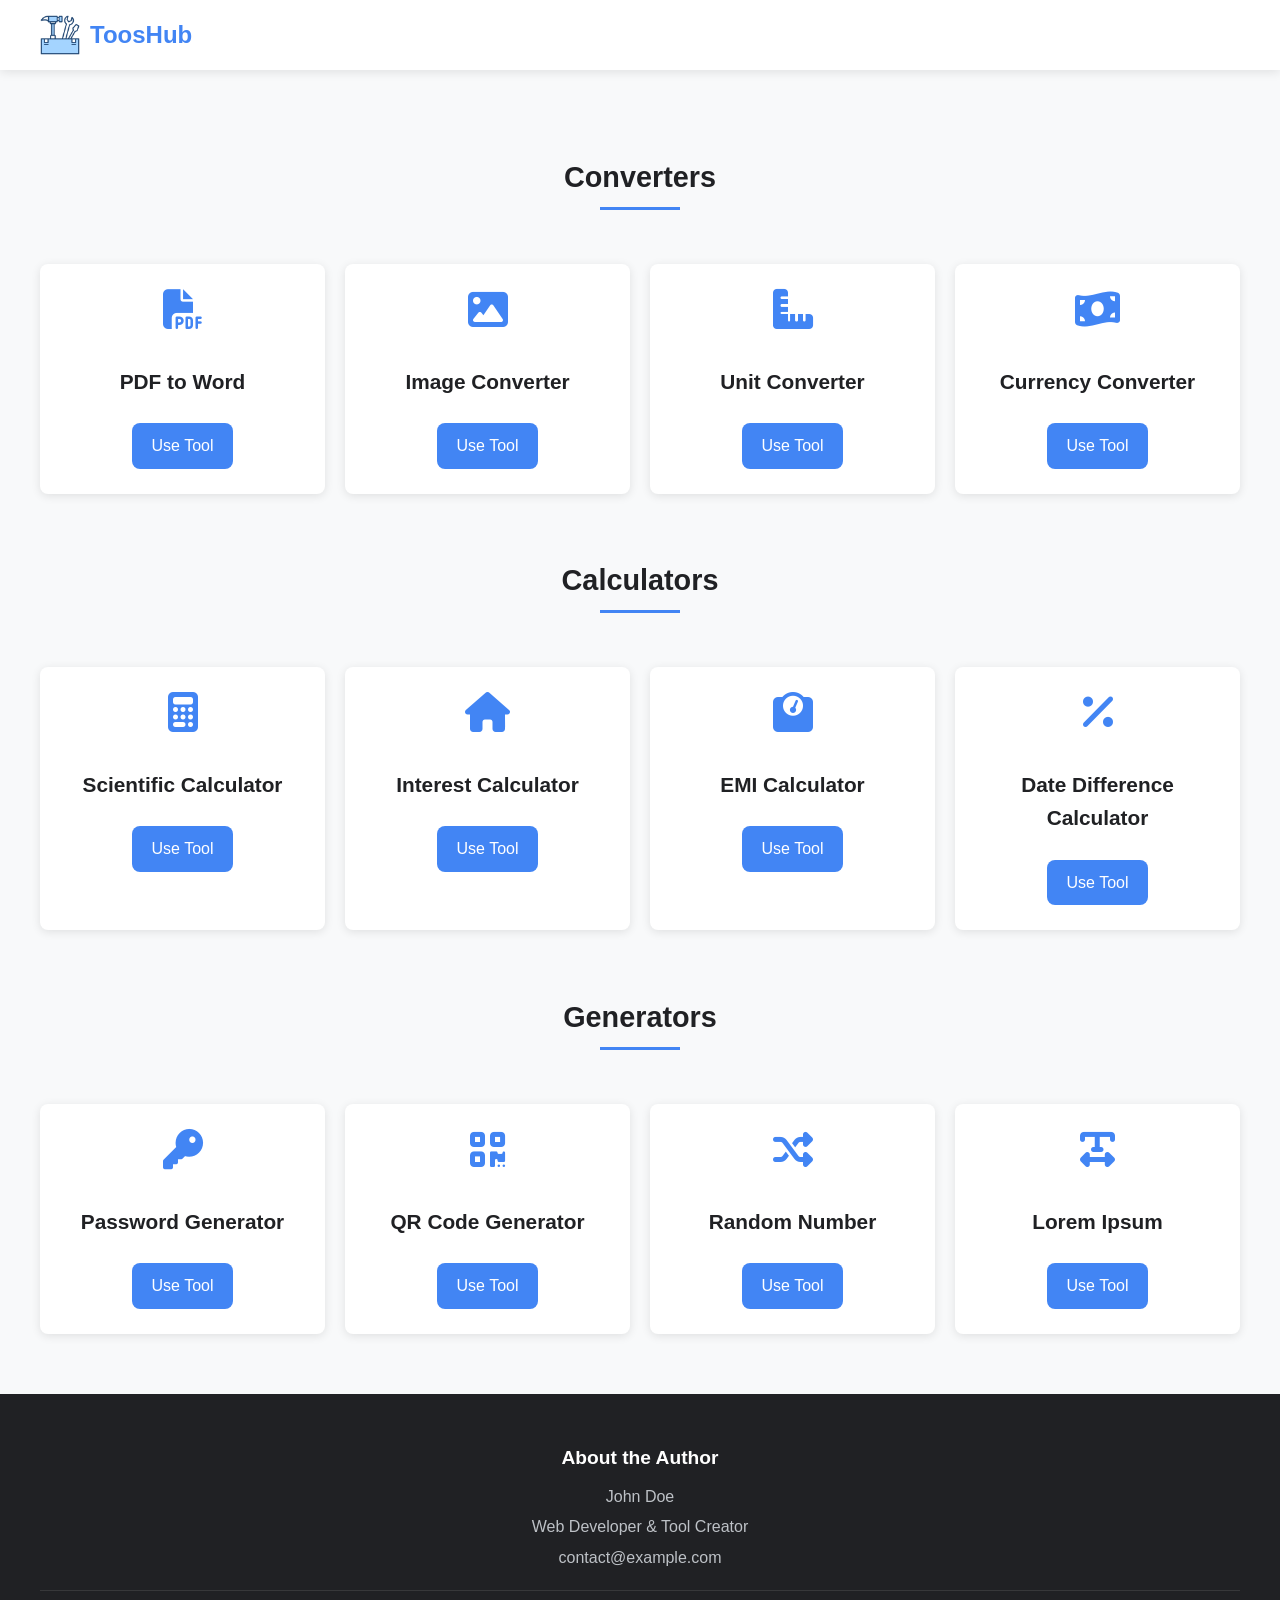
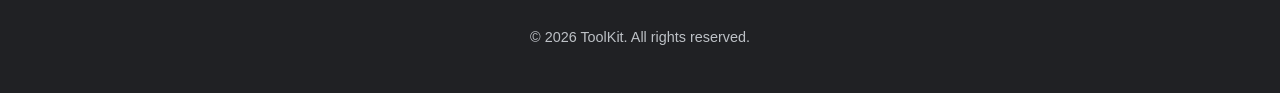
==== commit 1a65a2d5: "Update index.html" ====
--- a/index.html
+++ b/index.html
@@ -4,7 +4,7 @@
     <meta charset="UTF-8">
     <meta name="viewport" content="width=device-width, initial-scale=1.0">
     <meta name="description" content="Free online tools for everyday tasks">
-    <title>ToolKit - Online Tools Collection</title>
+    <title>ToolsHub - Online Tools Collection</title>
     <link rel="stylesheet" href="https://cdnjs.cloudflare.com/ajax/libs/font-awesome/6.4.0/css/all.min.css">
     <style>
         :root {
@@ -212,7 +212,7 @@
         <div class="header-container">
             <a href="index.html" class="logo">
                 <img src="tool-logo.png" alt="ToolKit Logo">
-                <h1>ToolKit</h1>
+                <h1>ToosHub</h1>
             </a>
         </div>
     </header>
